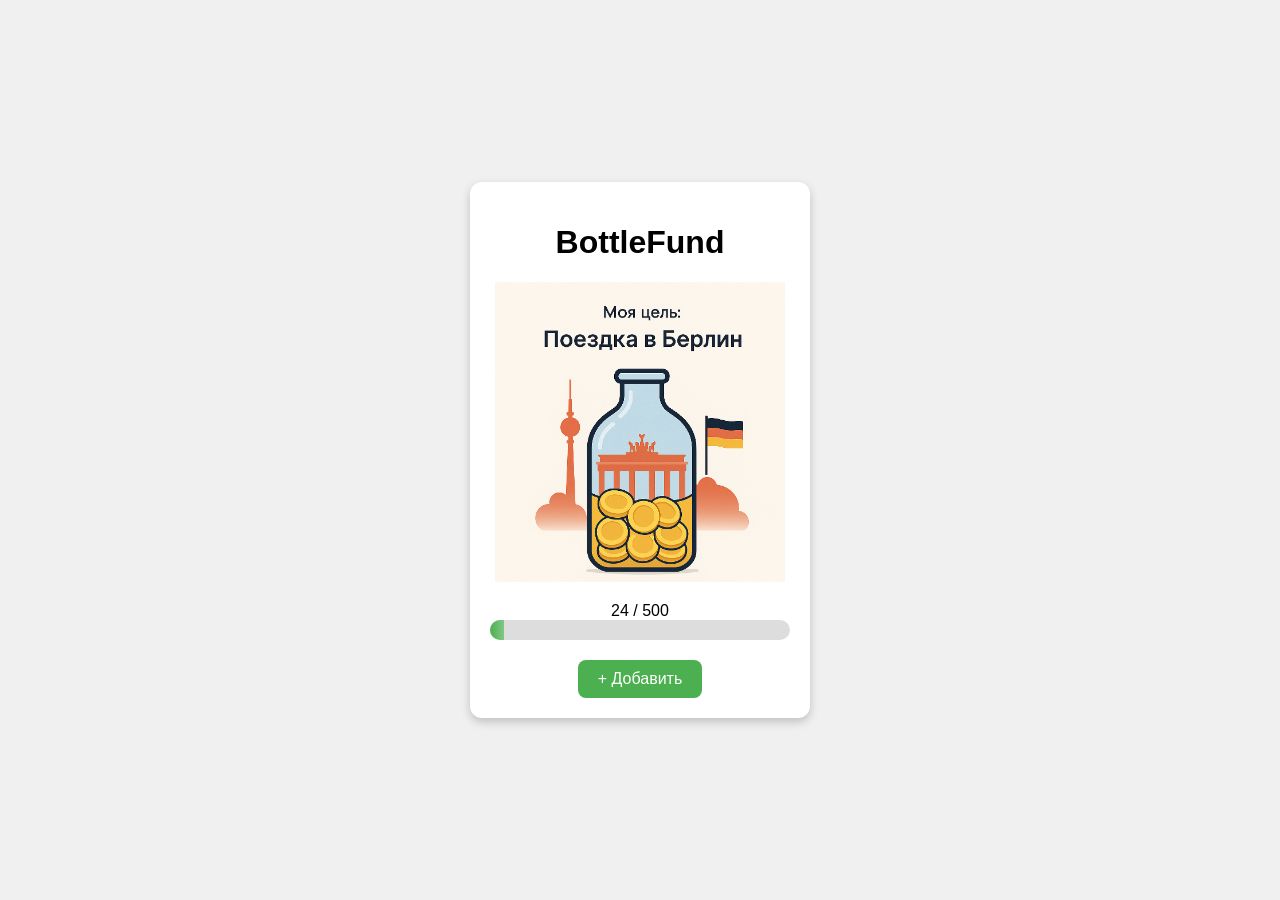
==== index.html @ 8aac14b6 "Add files via upload" ====
<!DOCTYPE html>
<html lang="ru">
<head>
  <meta charset="UTF-8">
  <meta name="viewport" content="width=device-width, initial-scale=1.0">
  <title>BottleFund</title>
  <link rel="stylesheet" href="style.css">
<link rel="manifest" href="manifest.json">
<script>
  if ("serviceWorker" in navigator) {
    navigator.serviceWorker.register("service-worker.js");
  }
</script>

</head>
<body>
  <div class="container">
    <h1>BottleFund</h1>
    <div class="bottle">
      <div class="coins" id="coins"></div>
    </div>
    <div class="progress-container">
      <div id="progress-text">24 / 500</div>
      <div class="progress-bar">
        <div class="progress-fill" id="progress-fill" style="width: 4.8%;"></div>
      </div>
    </div>
    <button onclick="addAmount()">+ Добавить</button>
  </div>
  <script src="script.js"></script>
</body>
</html>
---- style.css ----
body {
  font-family: Arial, sans-serif;
  background: #f0f0f0;
  display: flex;
  justify-content: center;
  align-items: center;
  height: 100vh;
  margin: 0;
}

.container {
  text-align: center;
  background: white;
  padding: 20px;
  border-radius: 12px;
  box-shadow: 0 4px 10px rgba(0,0,0,0.2);
  width: 300px;
}

.bottle {
  width: 100%;
  height: 300px;
  background: url("berlin.png") no-repeat center/contain;
  position: relative;
  overflow: hidden;
  margin-bottom: 20px;
}

.coin {
  width: 20px;
  height: 20px;
  background: gold;
  border-radius: 50%;
  position: absolute;
  top: -20px;
  animation: fall 2s forwards;
}

@keyframes fall {
  to { top: 250px; }
}

.progress-container {
  margin-top: 15px;
}

.progress-bar {
  width: 100%;
  height: 20px;
  background: #ddd;
  border-radius: 10px;
  overflow: hidden;
}

.progress-fill {
  height: 100%;
  background: linear-gradient(90deg, #4caf50, #81c784);
  width: 0%;
  transition: width 0.5s ease;
}

button {
  margin-top: 20px;
  padding: 10px 20px;
  font-size: 16px;
  background: #4caf50;
  color: white;
  border: none;
  border-radius: 8px;
  cursor: pointer;
}

button:hover {
  background: #45a049;
}
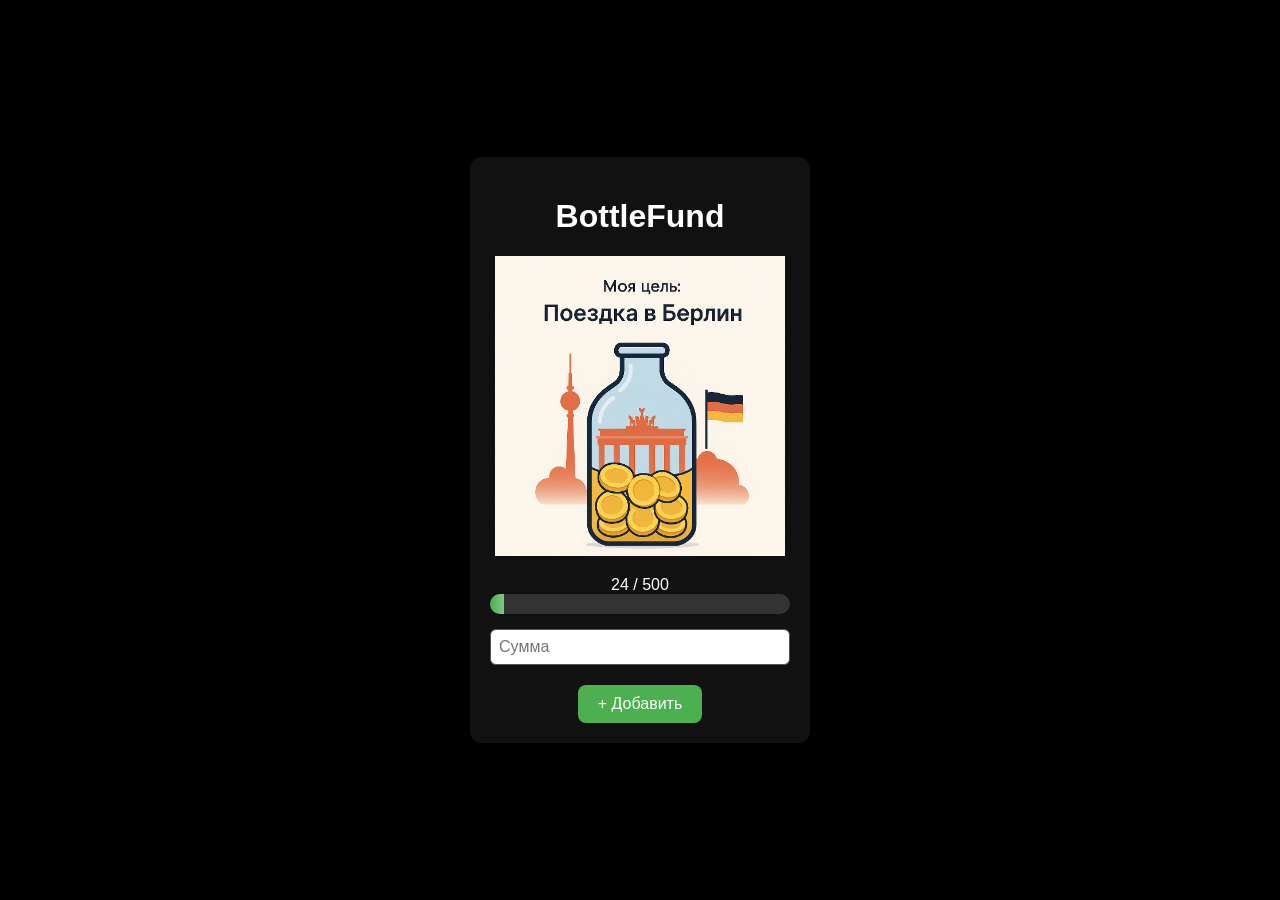
==== commit 05e07f99: "Add files via upload" ====
--- a/index.html
+++ b/index.html
@@ -5,13 +5,12 @@
   <meta name="viewport" content="width=device-width, initial-scale=1.0">
   <title>BottleFund</title>
   <link rel="stylesheet" href="style.css">
-<link rel="manifest" href="manifest.json">
-<script>
-  if ("serviceWorker" in navigator) {
-    navigator.serviceWorker.register("service-worker.js");
-  }
-</script>
-
+  <link rel="manifest" href="manifest.json">
+  <script>
+    if ("serviceWorker" in navigator) {
+      navigator.serviceWorker.register("service-worker.js");
+    }
+  </script>
 </head>
 <body>
   <div class="container">
@@ -20,12 +19,13 @@
       <div class="coins" id="coins"></div>
     </div>
     <div class="progress-container">
-      <div id="progress-text">24 / 500</div>
+      <div id="progress-text">0 / 500</div>
       <div class="progress-bar">
-        <div class="progress-fill" id="progress-fill" style="width: 4.8%;"></div>
+        <div class="progress-fill" id="progress-fill"></div>
       </div>
     </div>
-    <button onclick="addAmount()">+ Добавить</button>
+    <input type="number" id="inputAmount" placeholder="Сумма" />
+    <button id="addButton">+ Добавить</button>
   </div>
   <script src="script.js"></script>
 </body>
--- a/style.css
+++ b/style.css
@@ -1,6 +1,7 @@
 body {
   font-family: Arial, sans-serif;
-  background: #f0f0f0;
+  background: #000000; /* черный фон */
+  color: white;
   display: flex;
   justify-content: center;
   align-items: center;
@@ -10,10 +11,10 @@
 
 .container {
   text-align: center;
-  background: white;
+  background: #111;
   padding: 20px;
   border-radius: 12px;
-  box-shadow: 0 4px 10px rgba(0,0,0,0.2);
+  box-shadow: 0 4px 10px rgba(0,0,0,0.5);
   width: 300px;
 }
 
@@ -47,7 +48,7 @@
 .progress-bar {
   width: 100%;
   height: 20px;
-  background: #ddd;
+  background: #333;
   border-radius: 10px;
   overflow: hidden;
 }
@@ -73,3 +74,13 @@
 button:hover {
   background: #45a049;
 }
+
+input {
+  margin-top: 15px;
+  padding: 8px;
+  font-size: 16px;
+  border-radius: 6px;
+  border: 1px solid #555;
+  width: 100%;
+  box-sizing: border-box;
+}
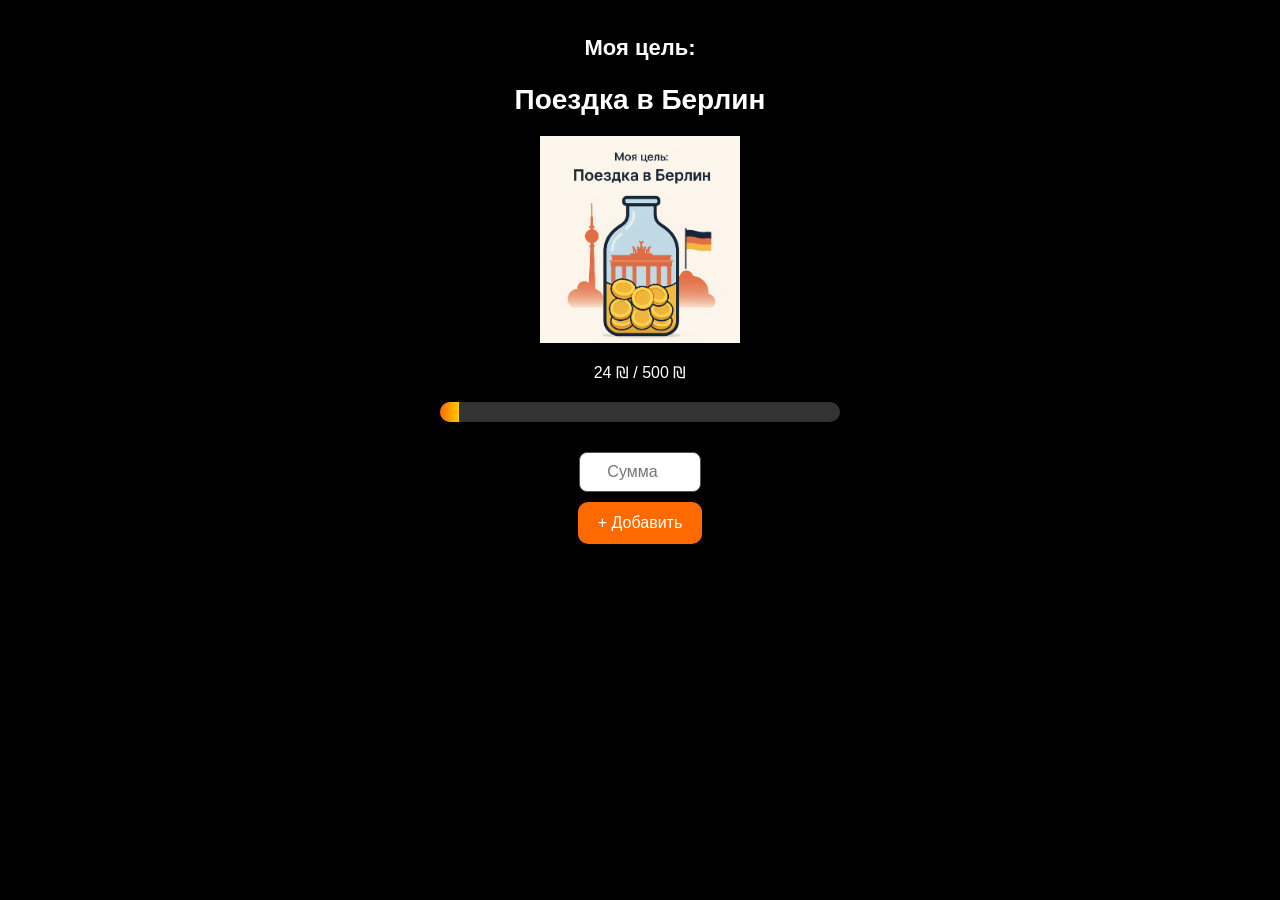
==== commit 38683936: "Add files via upload" ====
--- a/index.html
+++ b/index.html
@@ -1,32 +1,40 @@
 <!DOCTYPE html>
 <html lang="ru">
 <head>
-  <meta charset="UTF-8">
-  <meta name="viewport" content="width=device-width, initial-scale=1.0">
+  <meta charset="UTF-8" />
+  <meta name="viewport" content="width=device-width, initial-scale=1.0" />
   <title>BottleFund</title>
-  <link rel="stylesheet" href="style.css">
-  <link rel="manifest" href="manifest.json">
-  <script>
-    if ("serviceWorker" in navigator) {
-      navigator.serviceWorker.register("service-worker.js");
-    }
-  </script>
+
+  <!-- Стили -->
+  <link rel="stylesheet" href="style.css" />
+
+  <!-- Манифест и иконка -->
+  <link rel="manifest" href="manifest.json" />
+  <link rel="icon" type="image/png" href="icon.png" />
+
+  <meta name="theme-color" content="#000000" />
 </head>
 <body>
   <div class="container">
-    <h1>BottleFund</h1>
-    <div class="bottle">
-      <div class="coins" id="coins"></div>
+    <h1>Моя цель:</h1>
+    <h2>Поездка в Берлин</h2>
+
+    <!-- Картинка -->
+    <img src="berlin.png" alt="Berlin" />
+
+    <!-- Прогресс -->
+    <div id="progress">0 ₪ / 500 ₪</div>
+    <div class="progress-container">
+      <div id="progress-bar" class="progress-bar"></div>
     </div>
-    <div class="progress-container">
-      <div id="progress-text">0 / 500</div>
-      <div class="progress-bar">
-        <div class="progress-fill" id="progress-fill"></div>
-      </div>
-    </div>
-    <input type="number" id="inputAmount" placeholder="Сумма" />
-    <button id="addButton">+ Добавить</button>
+
+    <!-- Ввод суммы -->
+    <input type="number" id="amount" placeholder="Сумма" min="1" />
+    <br />
+    <button id="add-btn">+ Добавить</button>
   </div>
+
+  <!-- Скрипт -->
   <script src="script.js"></script>
 </body>
 </html>
--- a/style.css
+++ b/style.css
@@ -1,86 +1,70 @@
 body {
+  margin: 0;
   font-family: Arial, sans-serif;
-  background: #000000; /* черный фон */
-  color: white;
-  display: flex;
-  justify-content: center;
-  align-items: center;
-  height: 100vh;
-  margin: 0;
+  text-align: center;
+  background-color: #000000; /* чёрный фон */
+  color: #ffffff; /* белый текст */
 }
 
 .container {
-  text-align: center;
-  background: #111;
+  max-width: 400px;
+  margin: 0 auto;
   padding: 20px;
-  border-radius: 12px;
-  box-shadow: 0 4px 10px rgba(0,0,0,0.5);
-  width: 300px;
 }
 
-.bottle {
-  width: 100%;
-  height: 300px;
-  background: url("berlin.png") no-repeat center/contain;
-  position: relative;
-  overflow: hidden;
+h1 {
+  font-size: 22px;
+  margin-bottom: 10px;
+}
+
+h2 {
+  font-size: 28px;
   margin-bottom: 20px;
 }
 
-.coin {
-  width: 20px;
-  height: 20px;
-  background: gold;
-  border-radius: 50%;
-  position: absolute;
-  top: -20px;
-  animation: fall 2s forwards;
-}
-
-@keyframes fall {
-  to { top: 250px; }
+img {
+  max-width: 200px;
+  margin: 20px auto;
+  display: block;
 }
 
 .progress-container {
-  margin-top: 15px;
+  width: 100%;
+  height: 20px;
+  background: #333333;
+  border-radius: 10px;
+  overflow: hidden;
+  margin: 20px 0;
 }
 
 .progress-bar {
-  width: 100%;
-  height: 20px;
-  background: #333;
-  border-radius: 10px;
-  overflow: hidden;
-}
-
-.progress-fill {
   height: 100%;
-  background: linear-gradient(90deg, #4caf50, #81c784);
   width: 0%;
-  transition: width 0.5s ease;
+  background: linear-gradient(to right, #ff6a00, #ffcc00);
+  transition: width 0.3s ease;
 }
 
 button {
-  margin-top: 20px;
-  padding: 10px 20px;
+  background: #ff6a00;
+  border: none;
+  padding: 12px 20px;
   font-size: 16px;
-  background: #4caf50;
   color: white;
-  border: none;
-  border-radius: 8px;
+  border-radius: 10px;
   cursor: pointer;
+  margin-top: 10px;
 }
 
 button:hover {
-  background: #45a049;
+  background: #ff8c1a;
 }
 
 input {
-  margin-top: 15px;
-  padding: 8px;
+  padding: 10px;
   font-size: 16px;
-  border-radius: 6px;
+  border-radius: 8px;
   border: 1px solid #555;
-  width: 100%;
-  box-sizing: border-box;
+  margin-top: 10px;
+  width: 100px;
+  text-align: center;
 }
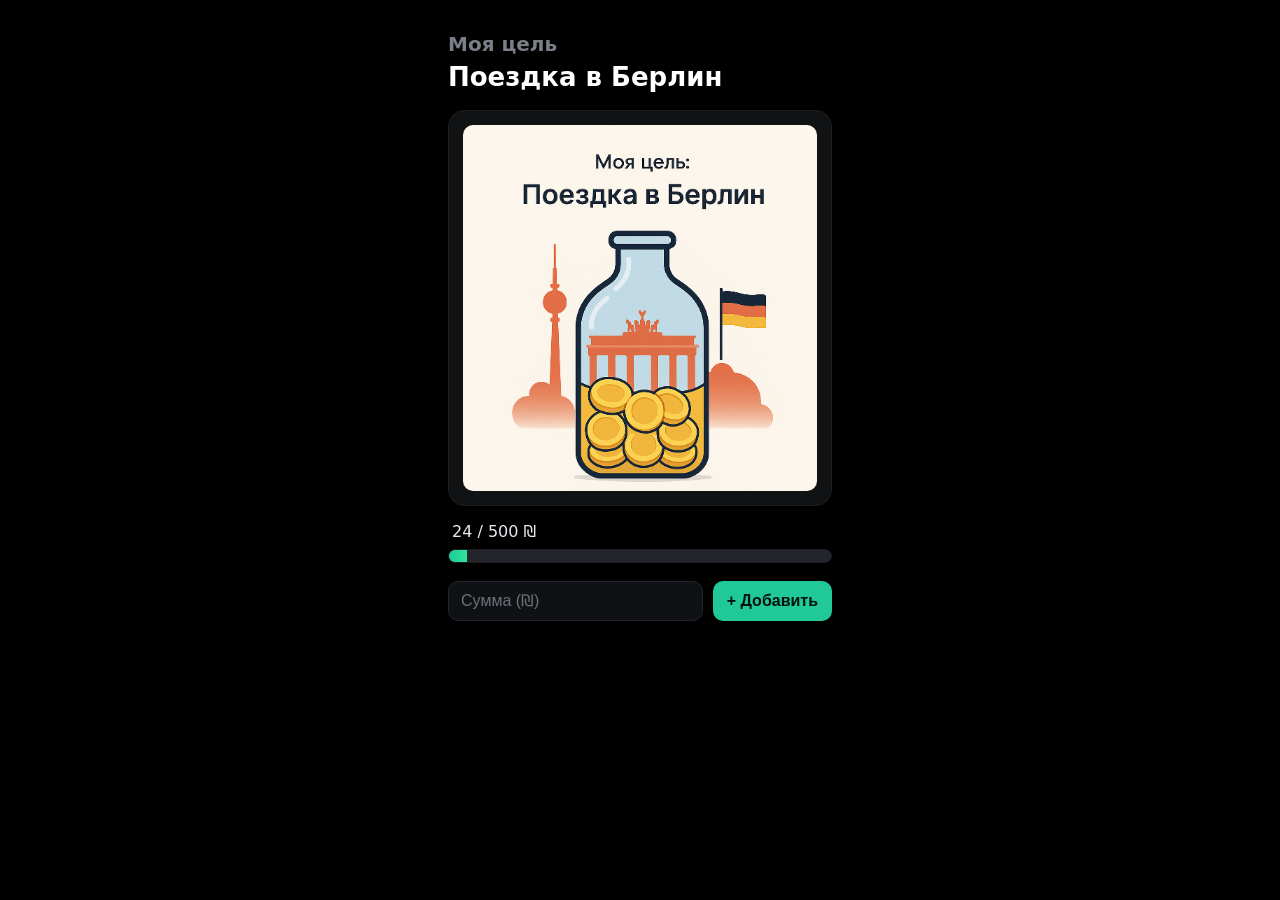
==== commit 037596e4: "Add files via upload" ====
--- a/index.html
+++ b/index.html
@@ -2,39 +2,48 @@
 <html lang="ru">
 <head>
   <meta charset="UTF-8" />
-  <meta name="viewport" content="width=device-width, initial-scale=1.0" />
+  <meta name="viewport" content="width=device-width, initial-scale=1" />
   <title>BottleFund</title>
 
-  <!-- Стили -->
   <link rel="stylesheet" href="style.css" />
-
-  <!-- Манифест и иконка -->
   <link rel="manifest" href="manifest.json" />
   <link rel="icon" type="image/png" href="icon.png" />
+  <meta name="theme-color" content="#000000" />
 
-  <meta name="theme-color" content="#000000" />
+  <script>
+    // Регистрация SW для офлайна
+    if ("serviceWorker" in navigator) {
+      window.addEventListener("load", () => {
+        navigator.serviceWorker.register("./service-worker.js");
+      });
+    }
+  </script>
 </head>
 <body>
-  <div class="container">
-    <h1>Моя цель:</h1>
+  <main class="container">
+    <h1>Моя цель</h1>
     <h2>Поездка в Берлин</h2>
 
-    <!-- Картинка -->
-    <img src="berlin.png" alt="Berlin" />
+    <!-- Бутылка с картинкой -->
+    <div class="bottle-wrap">
+      <img src="berlin.png" alt="Berlin bottle" class="bottle-img" />
+    </div>
 
     <!-- Прогресс -->
-    <div id="progress">0 ₪ / 500 ₪</div>
-    <div class="progress-container">
-      <div id="progress-bar" class="progress-bar"></div>
+    <div class="progress-readout">
+      <span id="progressText">0 / 500 ₪</span>
+    </div>
+    <div class="progress-outer" aria-label="Прогресс к цели">
+      <div id="progressFill" class="progress-fill"></div>
     </div>
 
-    <!-- Ввод суммы -->
-    <input type="number" id="amount" placeholder="Сумма" min="1" />
-    <br />
-    <button id="add-btn">+ Добавить</button>
-  </div>
+    <!-- Ввод и кнопка -->
+    <div class="controls">
+      <input id="amount" type="number" inputmode="numeric" min="1" placeholder="Сумма (₪)" />
+      <button id="addBtn" type="button">+ Добавить</button>
+    </div>
+  </main>
 
-  <!-- Скрипт -->
-  <script src="script.js"></script>
+  <script src="script.js" defer></script>
 </body>
 </html>
--- a/style.css
+++ b/style.css
@@ -1,70 +1,122 @@
+:root {
+  --bg: #000000;
+  --panel: #111214;
+  --text: #ffffff;
+  --muted: #7a7f87;
+  --accent: #20c997;
+  --accent-2: #2ee59d;
+}
+
+* { box-sizing: border-box; }
+
+html, body {
+  height: 100%;
+}
+
 body {
   margin: 0;
-  font-family: Arial, sans-serif;
-  text-align: center;
-  background-color: #000000; /* чёрный фон */
-  color: #ffffff; /* белый текст */
+  background: var(--bg);
+  color: var(--text);
+  font-family: system-ui, -apple-system, Segoe UI, Roboto, Arial, sans-serif;
+  -webkit-font-smoothing: antialiased;
+  -moz-osx-font-smoothing: grayscale;
 }
 
 .container {
-  max-width: 400px;
+  max-width: 420px;
   margin: 0 auto;
-  padding: 20px;
+  padding: 24px 18px 40px;
 }
 
 h1 {
-  font-size: 22px;
-  margin-bottom: 10px;
+  margin: 0 0 6px;
+  font-size: 20px;
+  font-weight: 600;
+  color: var(--muted);
+}
+h2 {
+  margin: 0 0 18px;
+  font-size: 26px;
+  font-weight: 700;
 }
 
-h2 {
-  font-size: 28px;
-  margin-bottom: 20px;
+.bottle-wrap {
+  width: 100%;
+  background: var(--panel);
+  border: 1px solid #1b1d21;
+  border-radius: 16px;
+  padding: 14px;
+  display: flex;
+  align-items: center;
+  justify-content: center;
 }
 
-img {
-  max-width: 200px;
-  margin: 20px auto;
+.bottle-img {
+  width: 100%;
+  max-width: 320px;
+  height: auto;
   display: block;
+  border-radius: 10px;
 }
 
-.progress-container {
-  width: 100%;
-  height: 20px;
-  background: #333333;
-  border-radius: 10px;
-  overflow: hidden;
-  margin: 20px 0;
+/* Прогресс */
+.progress-readout {
+  margin: 16px 4px 8px;
+  font-size: 16px;
+  color: #e6e9ee;
 }
 
-.progress-bar {
+.progress-outer {
+  width: 100%;
+  height: 14px;
+  background: #22252b;
+  border: 1px solid #1b1d21;
+  border-radius: 999px;
+  overflow: hidden;
+}
+
+.progress-fill {
   height: 100%;
   width: 0%;
-  background: linear-gradient(to right, #ff6a00, #ffcc00);
-  transition: width 0.3s ease;
+  background: linear-gradient(90deg, var(--accent), var(--accent-2));
+  transition: width 220ms ease;
 }
 
-button {
-  background: #ff6a00;
-  border: none;
-  padding: 12px 20px;
-  font-size: 16px;
-  color: white;
-  border-radius: 10px;
-  cursor: pointer;
-  margin-top: 10px;
+/* Контролы */
+.controls {
+  display: flex;
+  gap: 10px;
+  margin-top: 18px;
 }
 
-button:hover {
-  background: #ff8c1a;
+#amount {
+  flex: 1;
+  background: #0f1114;
+  color: var(--text);
+  border: 1px solid #22252b;
+  border-radius: 10px;
+  padding: 10px 12px;
+  font-size: 16px;
+  outline: none;
 }
+#amount::placeholder { color: #6b7078; }
 
-input {
-  padding: 10px;
+#addBtn {
+  background: var(--accent);
+  color: #00120c;
+  border: none;
+  border-radius: 10px;
+  padding: 10px 14px;
+  font-weight: 700;
   font-size: 16px;
-  border-radius: 8px;
-  border: 1px solid #555;
-  margin-top: 10px;
-  width: 100px;
-  text-align: center;
+  cursor: pointer;
+  transition: transform 80ms ease, filter 160ms ease;
 }
+#addBtn:active { transform: translateY(1px); }
+#addBtn:hover { filter: brightness(1.05); }
+
+/* Адаптив */
+@media (min-width: 480px) {
+  .container { padding-top: 32px; }
+  .bottle-img { max-width: 360px; }
+}
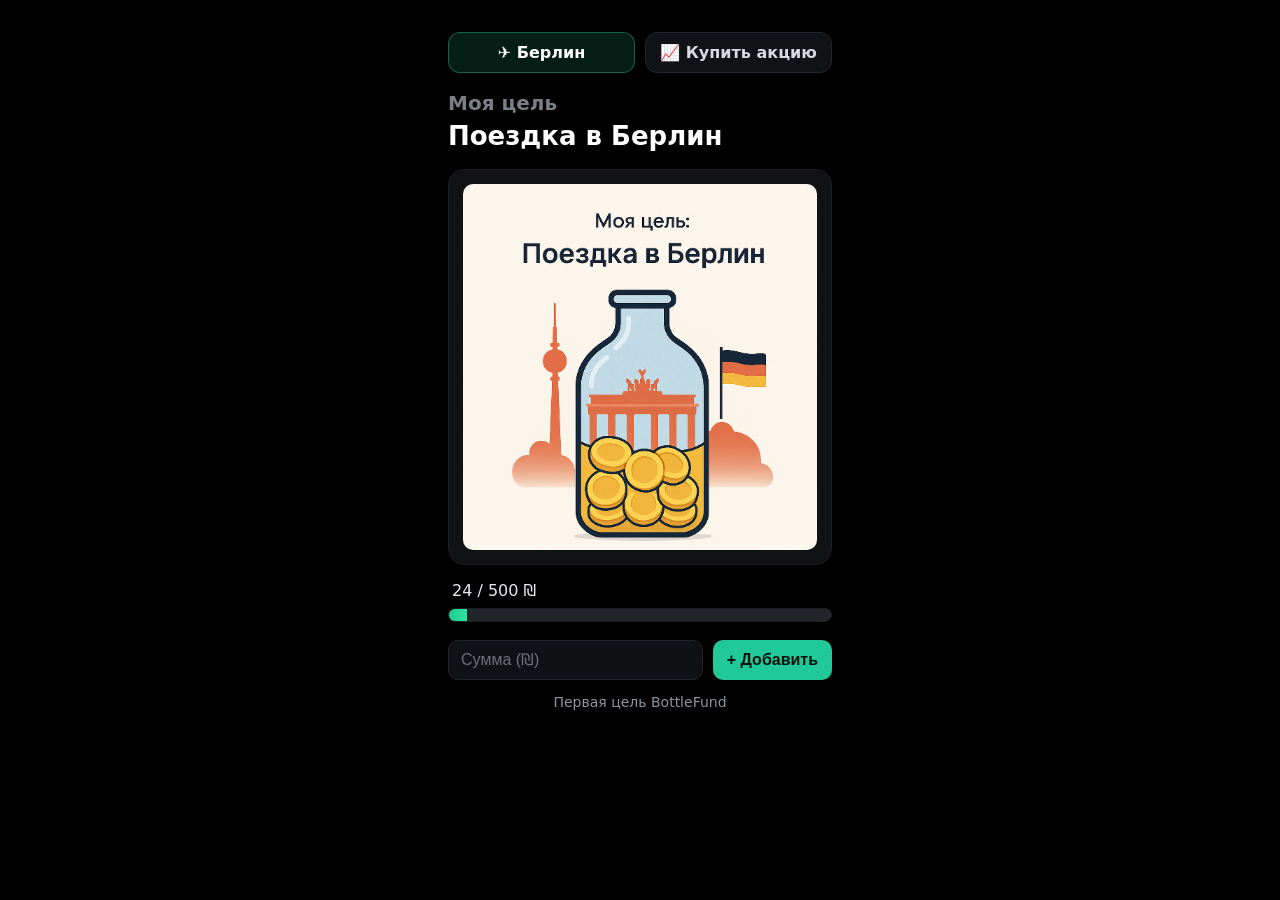
==== commit 6b42dcda: "Add files via upload" ====
--- a/index.html
+++ b/index.html
@@ -3,7 +3,7 @@
 <head>
   <meta charset="UTF-8" />
   <meta name="viewport" content="width=device-width, initial-scale=1" />
-  <title>BottleFund</title>
+  <title>BottleFund — Берлин</title>
 
   <link rel="stylesheet" href="style.css" />
   <link rel="manifest" href="manifest.json" />
@@ -11,7 +11,6 @@
   <meta name="theme-color" content="#000000" />
 
   <script>
-    // Регистрация SW для офлайна
     if ("serviceWorker" in navigator) {
       window.addEventListener("load", () => {
         navigator.serviceWorker.register("./service-worker.js");
@@ -20,16 +19,19 @@
   </script>
 </head>
 <body>
-  <main class="container">
+  <main class="container" data-goal="500" data-unit="₪" data-storage-key="bottlefund_progress_berlin" data-start="24">
+    <nav class="top-nav" aria-label="Цели BottleFund">
+      <a href="index.html" class="nav-link active">✈️ Берлин</a>
+      <a href="stock.html" class="nav-link">📈 Купить акцию</a>
+    </nav>
+
     <h1>Моя цель</h1>
     <h2>Поездка в Берлин</h2>
 
-    <!-- Бутылка с картинкой -->
     <div class="bottle-wrap">
       <img src="berlin.png" alt="Berlin bottle" class="bottle-img" />
     </div>
 
-    <!-- Прогресс -->
     <div class="progress-readout">
       <span id="progressText">0 / 500 ₪</span>
     </div>
@@ -37,11 +39,12 @@
       <div id="progressFill" class="progress-fill"></div>
     </div>
 
-    <!-- Ввод и кнопка -->
     <div class="controls">
       <input id="amount" type="number" inputmode="numeric" min="1" placeholder="Сумма (₪)" />
       <button id="addBtn" type="button">+ Добавить</button>
     </div>
+
+    <p class="goal-note">Первая цель BottleFund</p>
   </main>
 
   <script src="script.js" defer></script>
--- a/style.css
+++ b/style.css
@@ -28,24 +28,53 @@
   padding: 24px 18px 40px;
 }
 
+.top-nav {
+  display: flex;
+  gap: 10px;
+  margin-bottom: 18px;
+}
+
+.nav-link {
+  flex: 1;
+  text-decoration: none;
+  color: #d7dbe0;
+  background: #101215;
+  border: 1px solid #23262c;
+  border-radius: 12px;
+  padding: 10px 12px;
+  text-align: center;
+  font-weight: 600;
+}
+
+.nav-link.active {
+  background: rgba(32, 201, 151, 0.14);
+  border-color: rgba(46, 229, 157, 0.35);
+  color: #ffffff;
+}
+
 h1 {
   margin: 0 0 6px;
   font-size: 20px;
   font-weight: 600;
   color: var(--muted);
 }
+
 h2 {
   margin: 0 0 18px;
   font-size: 26px;
   font-weight: 700;
 }
 
-.bottle-wrap {
+.bottle-wrap,
+.goal-card {
   width: 100%;
   background: var(--panel);
   border: 1px solid #1b1d21;
   border-radius: 16px;
   padding: 14px;
+}
+
+.bottle-wrap {
   display: flex;
   align-items: center;
   justify-content: center;
@@ -59,7 +88,27 @@
   border-radius: 10px;
 }
 
-/* Прогресс */
+.stock-goal-card {
+  text-align: center;
+  padding: 24px 18px;
+}
+
+.goal-emoji {
+  font-size: 42px;
+  margin-bottom: 12px;
+}
+
+.goal-title {
+  font-size: 24px;
+  font-weight: 700;
+  margin-bottom: 8px;
+}
+
+.goal-subtitle {
+  color: #b4bac3;
+  font-size: 15px;
+}
+
 .progress-readout {
   margin: 16px 4px 8px;
   font-size: 16px;
@@ -82,7 +131,6 @@
   transition: width 220ms ease;
 }
 
-/* Контролы */
 .controls {
   display: flex;
   gap: 10px;
@@ -99,6 +147,7 @@
   font-size: 16px;
   outline: none;
 }
+
 #amount::placeholder { color: #6b7078; }
 
 #addBtn {
@@ -112,10 +161,42 @@
   cursor: pointer;
   transition: transform 80ms ease, filter 160ms ease;
 }
+
 #addBtn:active { transform: translateY(1px); }
 #addBtn:hover { filter: brightness(1.05); }
 
-/* Адаптив */
+.stats-row {
+  display: grid;
+  grid-template-columns: 1fr 1fr;
+  gap: 10px;
+  margin-top: 16px;
+}
+
+.mini-stat {
+  background: #101215;
+  border: 1px solid #1f2328;
+  border-radius: 14px;
+  padding: 14px;
+}
+
+.mini-stat-label {
+  display: block;
+  color: #8d949d;
+  margin-bottom: 6px;
+  font-size: 13px;
+}
+
+.mini-stat strong {
+  font-size: 20px;
+}
+
+.goal-note {
+  margin-top: 14px;
+  color: #8d949d;
+  text-align: center;
+  font-size: 14px;
+}
+
 @media (min-width: 480px) {
   .container { padding-top: 32px; }
   .bottle-img { max-width: 360px; }
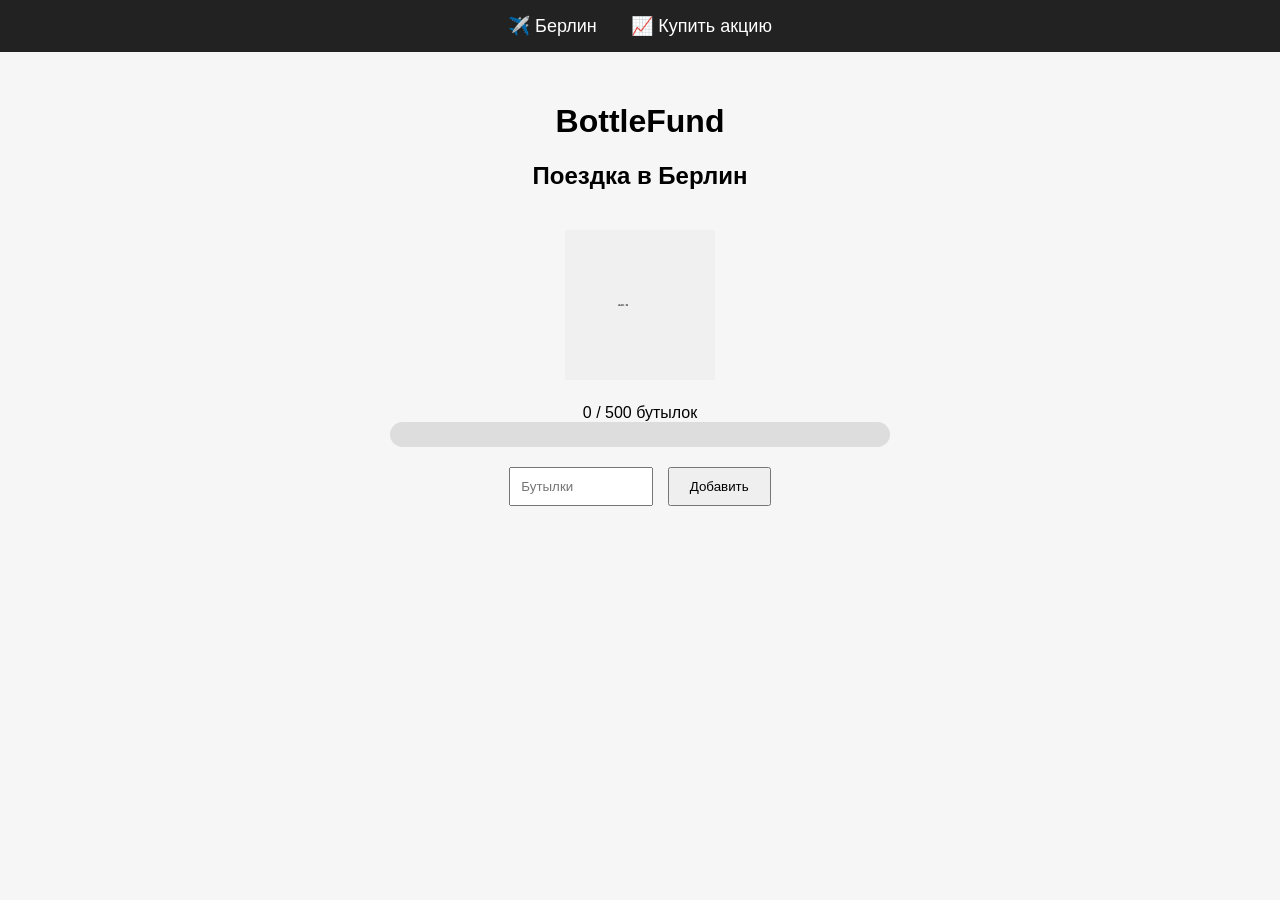
==== commit e868a181: "Add files via upload" ====
--- a/index.html
+++ b/index.html
@@ -1,52 +1,40 @@
 <!DOCTYPE html>
 <html lang="ru">
 <head>
-  <meta charset="UTF-8" />
-  <meta name="viewport" content="width=device-width, initial-scale=1" />
-  <title>BottleFund — Берлин</title>
-
-  <link rel="stylesheet" href="style.css" />
-  <link rel="manifest" href="manifest.json" />
-  <link rel="icon" type="image/png" href="icon.png" />
-  <meta name="theme-color" content="#000000" />
-
-  <script>
-    if ("serviceWorker" in navigator) {
-      window.addEventListener("load", () => {
-        navigator.serviceWorker.register("./service-worker.js");
-      });
-    }
-  </script>
+<meta charset="UTF-8">
+<meta name="viewport" content="width=device-width, initial-scale=1">
+<title>BottleFund</title>
+<link rel="stylesheet" href="style.css">
+<link rel="icon" href="icon.png">
 </head>
 <body>
-  <main class="container" data-goal="500" data-unit="₪" data-storage-key="bottlefund_progress_berlin" data-start="24">
-    <nav class="top-nav" aria-label="Цели BottleFund">
-      <a href="index.html" class="nav-link active">✈️ Берлин</a>
-      <a href="stock.html" class="nav-link">📈 Купить акцию</a>
-    </nav>
 
-    <h1>Моя цель</h1>
-    <h2>Поездка в Берлин</h2>
+<nav class="menu">
+<a href="index.html">✈️ Берлин</a>
+<a href="stock.html">📈 Купить акцию</a>
+</nav>
 
-    <div class="bottle-wrap">
-      <img src="berlin.png" alt="Berlin bottle" class="bottle-img" />
-    </div>
+<div class="container">
+<h1>BottleFund</h1>
+<h2>Поездка в Берлин</h2>
 
-    <div class="progress-readout">
-      <span id="progressText">0 / 500 ₪</span>
-    </div>
-    <div class="progress-outer" aria-label="Прогресс к цели">
-      <div id="progressFill" class="progress-fill"></div>
-    </div>
+<img src="berlin.png" class="main-img">
 
-    <div class="controls">
-      <input id="amount" type="number" inputmode="numeric" min="1" placeholder="Сумма (₪)" />
-      <button id="addBtn" type="button">+ Добавить</button>
-    </div>
+<div class="progress-text">
+<span id="progressText">0 / 500 бутылок</span>
+</div>
 
-    <p class="goal-note">Первая цель BottleFund</p>
-  </main>
+<div class="progress-bar">
+<div id="progressFill"></div>
+</div>
 
-  <script src="script.js" defer></script>
+<div class="controls">
+<input id="amount" type="number" placeholder="Бутылки">
+<button onclick="addBottle()">Добавить</button>
+</div>
+
+</div>
+
+<script src="script.js"></script>
 </body>
 </html>
--- a/style.css
+++ b/style.css
@@ -1,203 +1,57 @@
-:root {
-  --bg: #000000;
-  --panel: #111214;
-  --text: #ffffff;
-  --muted: #7a7f87;
-  --accent: #20c997;
-  --accent-2: #2ee59d;
+body{
+font-family:Arial;
+background:#f6f6f6;
+text-align:center;
+margin:0;
 }
 
-* { box-sizing: border-box; }
-
-html, body {
-  height: 100%;
+.menu{
+background:#222;
+padding:15px;
 }
 
-body {
-  margin: 0;
-  background: var(--bg);
-  color: var(--text);
-  font-family: system-ui, -apple-system, Segoe UI, Roboto, Arial, sans-serif;
-  -webkit-font-smoothing: antialiased;
-  -moz-osx-font-smoothing: grayscale;
+.menu a{
+color:white;
+margin:15px;
+text-decoration:none;
+font-size:18px;
 }
 
-.container {
-  max-width: 420px;
-  margin: 0 auto;
-  padding: 24px 18px 40px;
+.container{
+max-width:500px;
+margin:auto;
+padding:30px;
 }
 
-.top-nav {
-  display: flex;
-  gap: 10px;
-  margin-bottom: 18px;
+.main-img{
+width:150px;
+margin:20px;
 }
 
-.nav-link {
-  flex: 1;
-  text-decoration: none;
-  color: #d7dbe0;
-  background: #101215;
-  border: 1px solid #23262c;
-  border-radius: 12px;
-  padding: 10px 12px;
-  text-align: center;
-  font-weight: 600;
+.progress-bar{
+width:100%;
+height:25px;
+background:#ddd;
+border-radius:20px;
+overflow:hidden;
 }
 
-.nav-link.active {
-  background: rgba(32, 201, 151, 0.14);
-  border-color: rgba(46, 229, 157, 0.35);
-  color: #ffffff;
+#progressFill{
+height:100%;
+width:0%;
+background:#4caf50;
 }
 
-h1 {
-  margin: 0 0 6px;
-  font-size: 20px;
-  font-weight: 600;
-  color: var(--muted);
+.controls{
+margin-top:20px;
 }
 
-h2 {
-  margin: 0 0 18px;
-  font-size: 26px;
-  font-weight: 700;
+input{
+padding:10px;
+width:120px;
 }
 
-.bottle-wrap,
-.goal-card {
-  width: 100%;
-  background: var(--panel);
-  border: 1px solid #1b1d21;
-  border-radius: 16px;
-  padding: 14px;
+button{
+padding:10px 20px;
+margin-left:10px;
 }
-
-.bottle-wrap {
-  display: flex;
-  align-items: center;
-  justify-content: center;
-}
-
-.bottle-img {
-  width: 100%;
-  max-width: 320px;
-  height: auto;
-  display: block;
-  border-radius: 10px;
-}
-
-.stock-goal-card {
-  text-align: center;
-  padding: 24px 18px;
-}
-
-.goal-emoji {
-  font-size: 42px;
-  margin-bottom: 12px;
-}
-
-.goal-title {
-  font-size: 24px;
-  font-weight: 700;
-  margin-bottom: 8px;
-}
-
-.goal-subtitle {
-  color: #b4bac3;
-  font-size: 15px;
-}
-
-.progress-readout {
-  margin: 16px 4px 8px;
-  font-size: 16px;
-  color: #e6e9ee;
-}
-
-.progress-outer {
-  width: 100%;
-  height: 14px;
-  background: #22252b;
-  border: 1px solid #1b1d21;
-  border-radius: 999px;
-  overflow: hidden;
-}
-
-.progress-fill {
-  height: 100%;
-  width: 0%;
-  background: linear-gradient(90deg, var(--accent), var(--accent-2));
-  transition: width 220ms ease;
-}
-
-.controls {
-  display: flex;
-  gap: 10px;
-  margin-top: 18px;
-}
-
-#amount {
-  flex: 1;
-  background: #0f1114;
-  color: var(--text);
-  border: 1px solid #22252b;
-  border-radius: 10px;
-  padding: 10px 12px;
-  font-size: 16px;
-  outline: none;
-}
-
-#amount::placeholder { color: #6b7078; }
-
-#addBtn {
-  background: var(--accent);
-  color: #00120c;
-  border: none;
-  border-radius: 10px;
-  padding: 10px 14px;
-  font-weight: 700;
-  font-size: 16px;
-  cursor: pointer;
-  transition: transform 80ms ease, filter 160ms ease;
-}
-
-#addBtn:active { transform: translateY(1px); }
-#addBtn:hover { filter: brightness(1.05); }
-
-.stats-row {
-  display: grid;
-  grid-template-columns: 1fr 1fr;
-  gap: 10px;
-  margin-top: 16px;
-}
-
-.mini-stat {
-  background: #101215;
-  border: 1px solid #1f2328;
-  border-radius: 14px;
-  padding: 14px;
-}
-
-.mini-stat-label {
-  display: block;
-  color: #8d949d;
-  margin-bottom: 6px;
-  font-size: 13px;
-}
-
-.mini-stat strong {
-  font-size: 20px;
-}
-
-.goal-note {
-  margin-top: 14px;
-  color: #8d949d;
-  text-align: center;
-  font-size: 14px;
-}
-
-@media (min-width: 480px) {
-  .container { padding-top: 32px; }
-  .bottle-img { max-width: 360px; }
-}
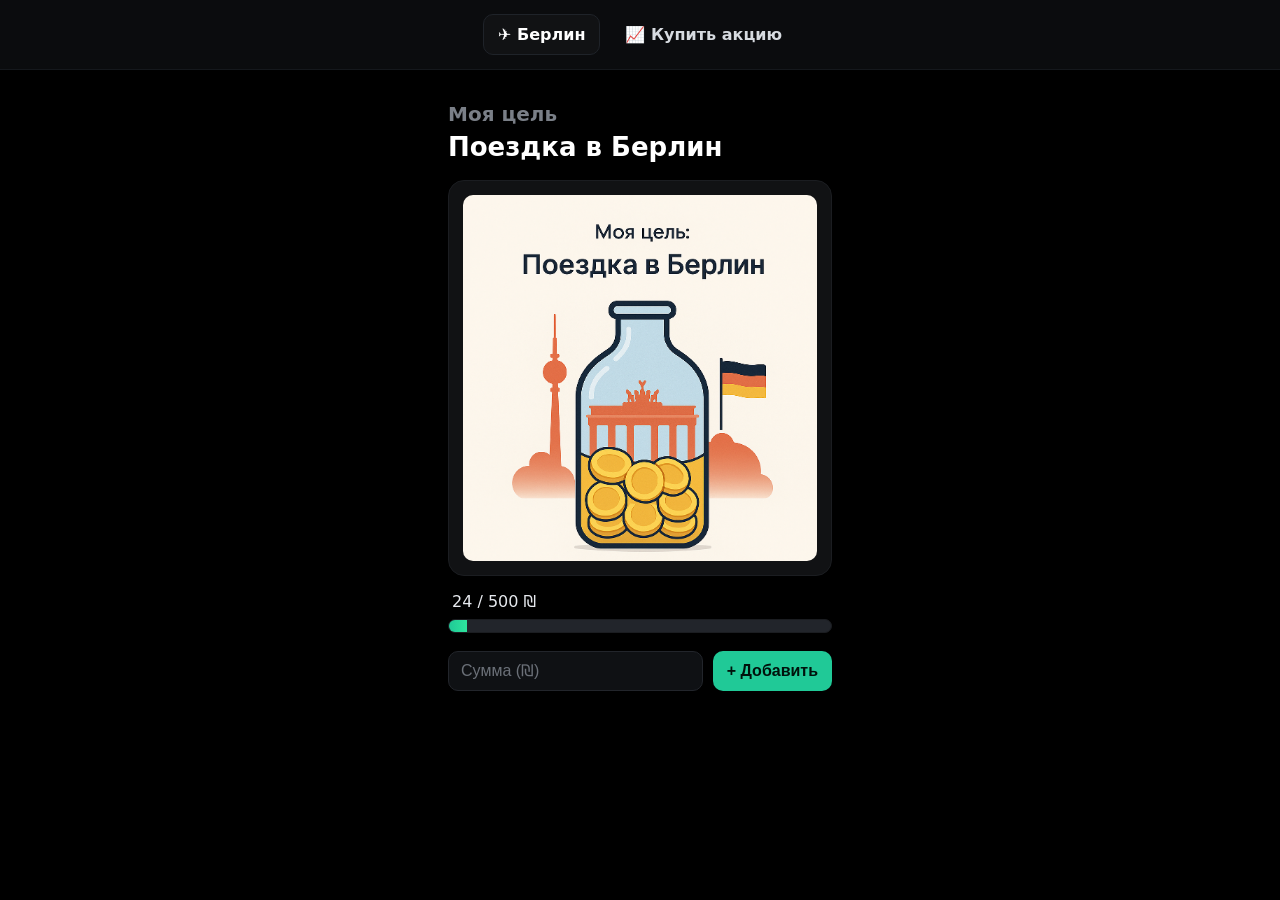
==== commit fcd30479: "Add files via upload" ====
--- a/index.html
+++ b/index.html
@@ -1,40 +1,50 @@
 <!DOCTYPE html>
 <html lang="ru">
 <head>
-<meta charset="UTF-8">
-<meta name="viewport" content="width=device-width, initial-scale=1">
-<title>BottleFund</title>
-<link rel="stylesheet" href="style.css">
-<link rel="icon" href="icon.png">
+  <meta charset="UTF-8" />
+  <meta name="viewport" content="width=device-width, initial-scale=1" />
+  <title>BottleFund</title>
+
+  <link rel="stylesheet" href="style.css?v=2" />
+  <link rel="manifest" href="manifest.json?v=2" />
+  <link rel="icon" type="image/png" href="icon.png" />
+  <meta name="theme-color" content="#000000" />
+
+  <script>
+    if ("serviceWorker" in navigator) {
+      window.addEventListener("load", () => {
+        navigator.serviceWorker.register("./service-worker.js?v=2");
+      });
+    }
+  </script>
 </head>
 <body>
+  <nav class="top-nav">
+    <a href="index.html" class="nav-link active">✈️ Берлин</a>
+    <a href="stock.html" class="nav-link">📈 Купить акцию</a>
+  </nav>
 
-<nav class="menu">
-<a href="index.html">✈️ Берлин</a>
-<a href="stock.html">📈 Купить акцию</a>
-</nav>
+  <main class="container">
+    <h1>Моя цель</h1>
+    <h2>Поездка в Берлин</h2>
 
-<div class="container">
-<h1>BottleFund</h1>
-<h2>Поездка в Берлин</h2>
+    <div class="bottle-wrap">
+      <img src="berlin.png" alt="Berlin bottle" class="bottle-img" />
+    </div>
 
-<img src="berlin.png" class="main-img">
+    <div class="progress-readout">
+      <span id="progressText">0 / 500 ₪</span>
+    </div>
+    <div class="progress-outer" aria-label="Прогресс к цели">
+      <div id="progressFill" class="progress-fill"></div>
+    </div>
 
-<div class="progress-text">
-<span id="progressText">0 / 500 бутылок</span>
-</div>
+    <div class="controls">
+      <input id="amount" type="number" inputmode="numeric" min="1" placeholder="Сумма (₪)" />
+      <button id="addBtn" type="button">+ Добавить</button>
+    </div>
+  </main>
 
-<div class="progress-bar">
-<div id="progressFill"></div>
-</div>
-
-<div class="controls">
-<input id="amount" type="number" placeholder="Бутылки">
-<button onclick="addBottle()">Добавить</button>
-</div>
-
-</div>
-
-<script src="script.js"></script>
+  <script src="script.js?v=2" defer></script>
 </body>
 </html>
--- a/style.css
+++ b/style.css
@@ -1,57 +1,160 @@
-body{
-font-family:Arial;
-background:#f6f6f6;
-text-align:center;
-margin:0;
+:root {
+  --bg: #000000;
+  --panel: #111214;
+  --text: #ffffff;
+  --muted: #7a7f87;
+  --accent: #20c997;
+  --accent-2: #2ee59d;
 }
 
-.menu{
-background:#222;
-padding:15px;
+* { box-sizing: border-box; }
+
+html, body { height: 100%; }
+
+body {
+  margin: 0;
+  background: var(--bg);
+  color: var(--text);
+  font-family: system-ui, -apple-system, Segoe UI, Roboto, Arial, sans-serif;
+  -webkit-font-smoothing: antialiased;
+  -moz-osx-font-smoothing: grayscale;
 }
 
-.menu a{
-color:white;
-margin:15px;
-text-decoration:none;
-font-size:18px;
+.top-nav {
+  width: 100%;
+  display: flex;
+  justify-content: center;
+  gap: 10px;
+  padding: 14px 12px;
+  border-bottom: 1px solid #15181c;
+  background: #0b0c0e;
+  position: sticky;
+  top: 0;
+  z-index: 20;
 }
 
-.container{
-max-width:500px;
-margin:auto;
-padding:30px;
+.nav-link {
+  color: #d7dbe0;
+  text-decoration: none;
+  padding: 10px 14px;
+  border-radius: 10px;
+  border: 1px solid transparent;
+  font-weight: 600;
 }
 
-.main-img{
-width:150px;
-margin:20px;
+.nav-link:hover { background: #111214; }
+
+.nav-link.active {
+  color: #ffffff;
+  border-color: #1f2329;
+  background: #111214;
 }
 
-.progress-bar{
-width:100%;
-height:25px;
-background:#ddd;
-border-radius:20px;
-overflow:hidden;
+.container {
+  max-width: 420px;
+  margin: 0 auto;
+  padding: 24px 18px 40px;
 }
 
-#progressFill{
-height:100%;
-width:0%;
-background:#4caf50;
+h1 {
+  margin: 0 0 6px;
+  font-size: 20px;
+  font-weight: 600;
+  color: var(--muted);
 }
 
-.controls{
-margin-top:20px;
+h2 {
+  margin: 0 0 18px;
+  font-size: 26px;
+  font-weight: 700;
 }
 
-input{
-padding:10px;
-width:120px;
+.goal-note {
+  margin: 14px 0 0;
+  color: #e6e9ee;
+  font-size: 16px;
 }
 
-button{
-padding:10px 20px;
-margin-left:10px;
+.bottle-wrap {
+  width: 100%;
+  background: var(--panel);
+  border: 1px solid #1b1d21;
+  border-radius: 16px;
+  padding: 14px;
+  display: flex;
+  align-items: center;
+  justify-content: center;
 }
+
+.bottle-img {
+  width: 100%;
+  max-width: 320px;
+  height: auto;
+  display: block;
+  border-radius: 10px;
+}
+
+.stock-img {
+  max-width: 220px;
+}
+
+.progress-readout {
+  margin: 16px 4px 8px;
+  font-size: 16px;
+  color: #e6e9ee;
+}
+
+.progress-outer {
+  width: 100%;
+  height: 14px;
+  background: #22252b;
+  border: 1px solid #1b1d21;
+  border-radius: 999px;
+  overflow: hidden;
+}
+
+.progress-fill {
+  height: 100%;
+  width: 0%;
+  background: linear-gradient(90deg, var(--accent), var(--accent-2));
+  transition: width 220ms ease;
+}
+
+.controls {
+  display: flex;
+  gap: 10px;
+  margin-top: 18px;
+}
+
+#amount {
+  flex: 1;
+  background: #0f1114;
+  color: var(--text);
+  border: 1px solid #22252b;
+  border-radius: 10px;
+  padding: 10px 12px;
+  font-size: 16px;
+  outline: none;
+}
+
+#amount::placeholder { color: #6b7078; }
+
+#addBtn {
+  background: var(--accent);
+  color: #00120c;
+  border: none;
+  border-radius: 10px;
+  padding: 10px 14px;
+  font-weight: 700;
+  font-size: 16px;
+  cursor: pointer;
+  transition: transform 80ms ease, filter 160ms ease;
+}
+
+#addBtn:active { transform: translateY(1px); }
+#addBtn:hover { filter: brightness(1.05); }
+
+@media (min-width: 480px) {
+  .container { padding-top: 32px; }
+  .bottle-img { max-width: 360px; }
+}
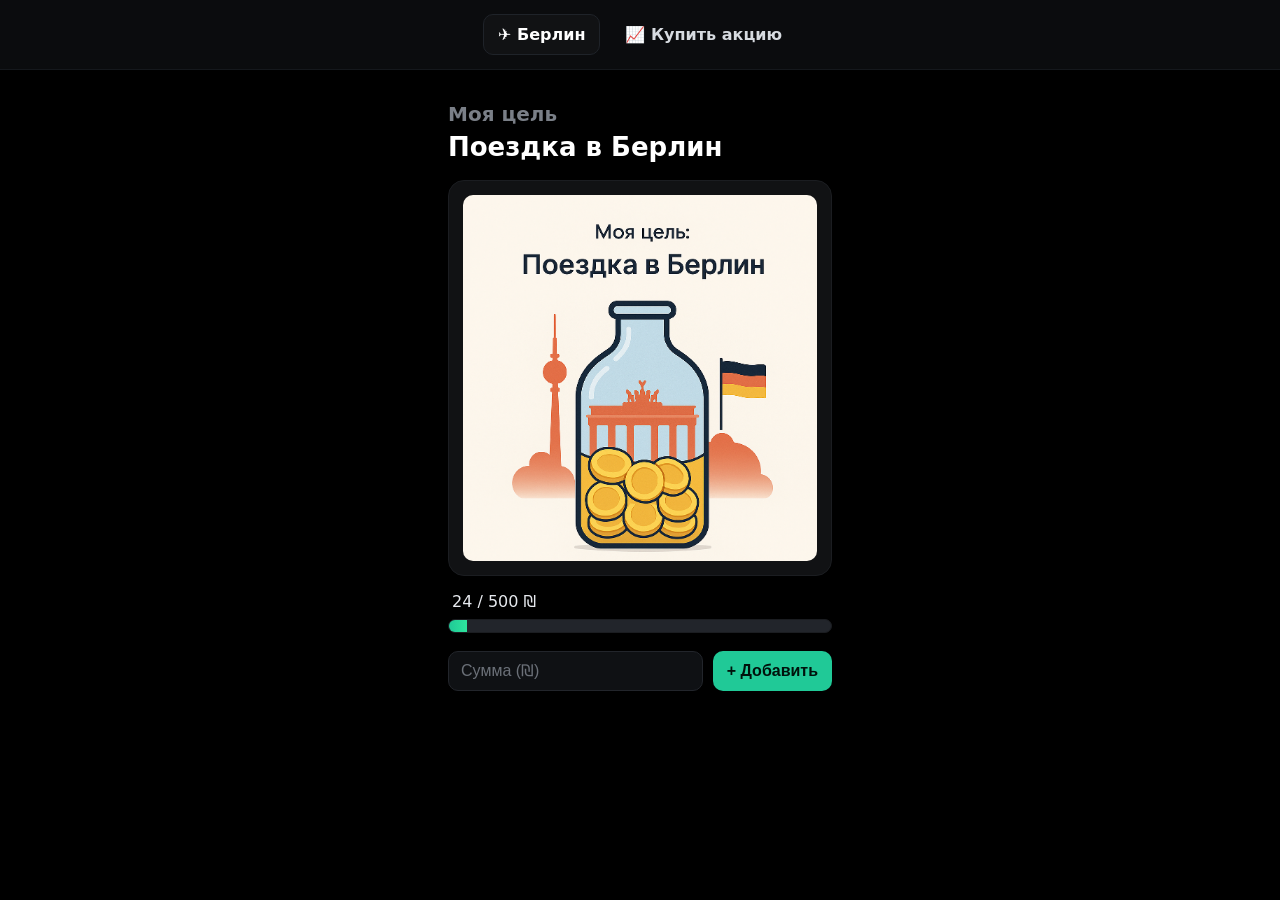
==== commit 591471a4: "Add files via upload" ====
--- a/index.html
+++ b/index.html
@@ -5,15 +5,15 @@
   <meta name="viewport" content="width=device-width, initial-scale=1" />
   <title>BottleFund</title>
 
-  <link rel="stylesheet" href="style.css?v=2" />
-  <link rel="manifest" href="manifest.json?v=2" />
+  <link rel="stylesheet" href="style.css?v=4" />
+  <link rel="manifest" href="manifest.json?v=4" />
   <link rel="icon" type="image/png" href="icon.png" />
   <meta name="theme-color" content="#000000" />
 
   <script>
     if ("serviceWorker" in navigator) {
       window.addEventListener("load", () => {
-        navigator.serviceWorker.register("./service-worker.js?v=2");
+        navigator.serviceWorker.register("./service-worker.js?v=4");
       });
     }
   </script>
@@ -45,6 +45,6 @@
     </div>
   </main>
 
-  <script src="script.js?v=2" defer></script>
+  <script src="script.js?v=4" defer></script>
 </body>
 </html>
